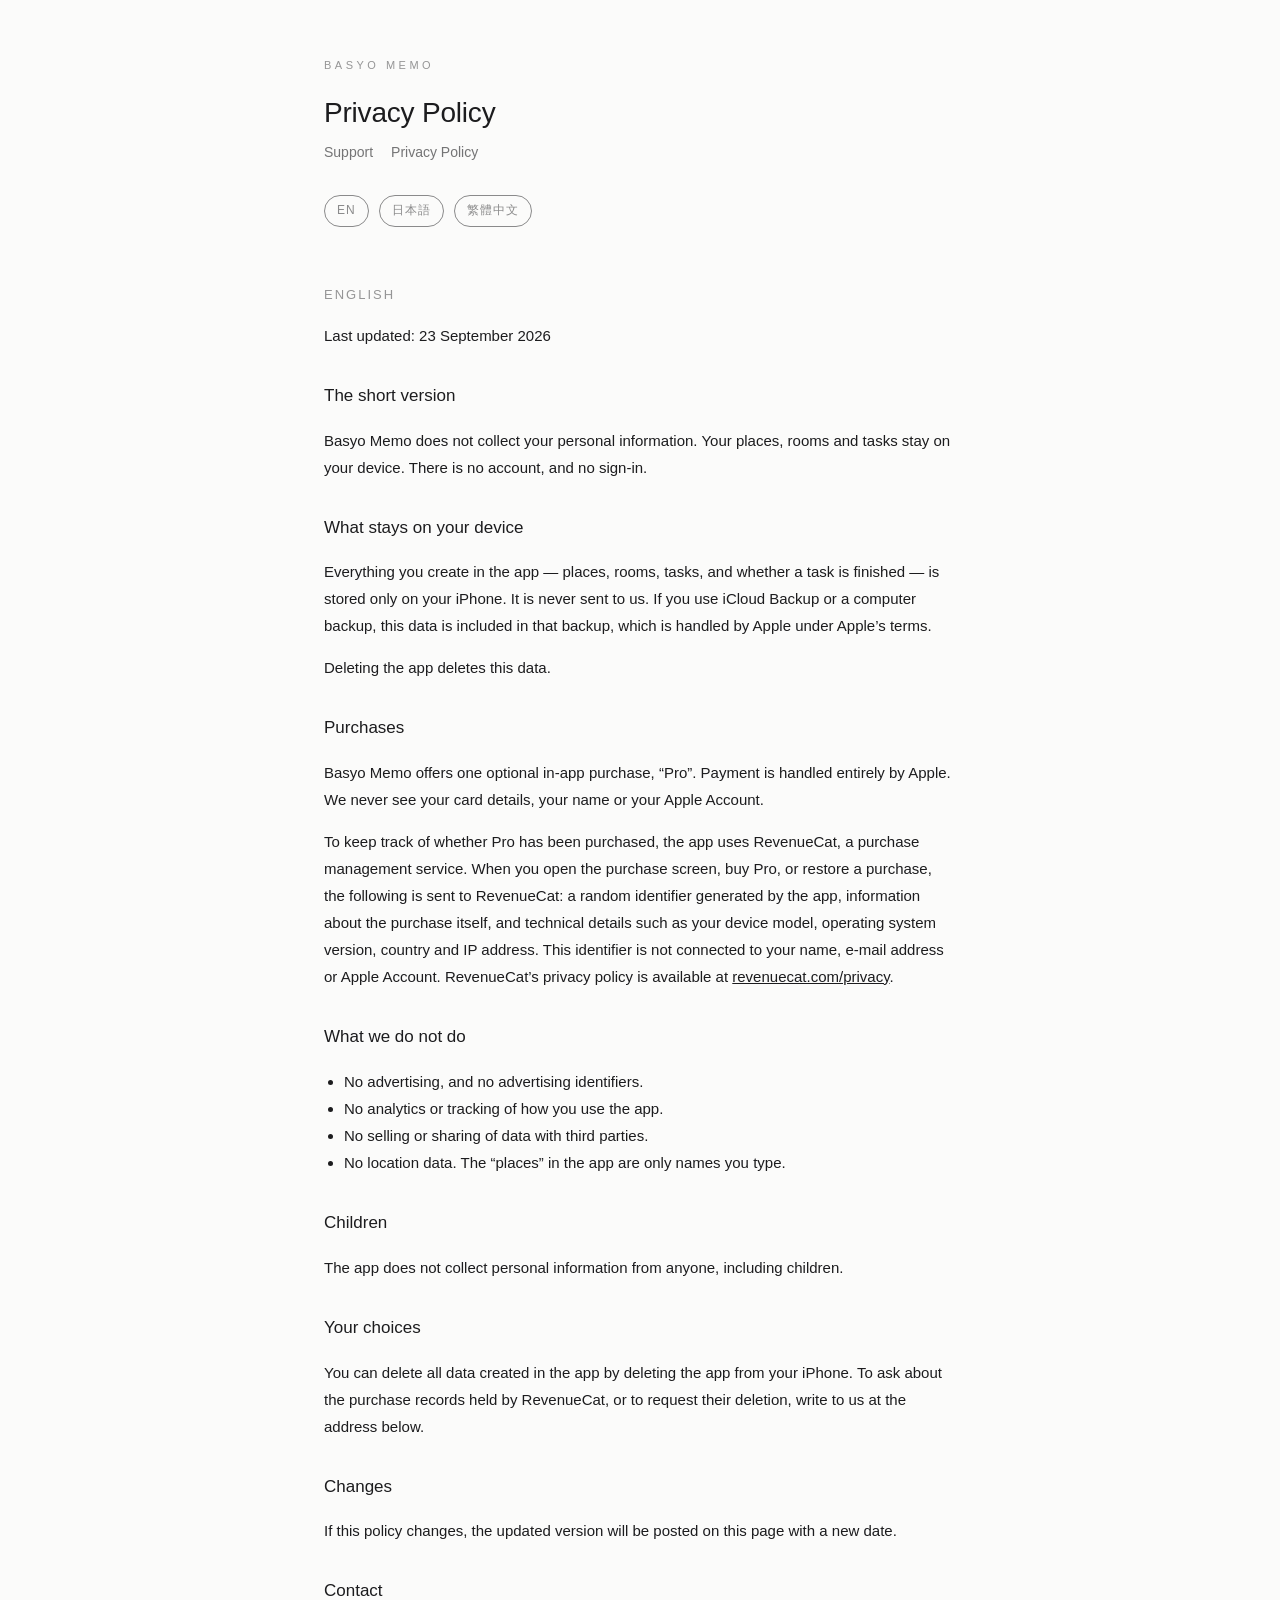
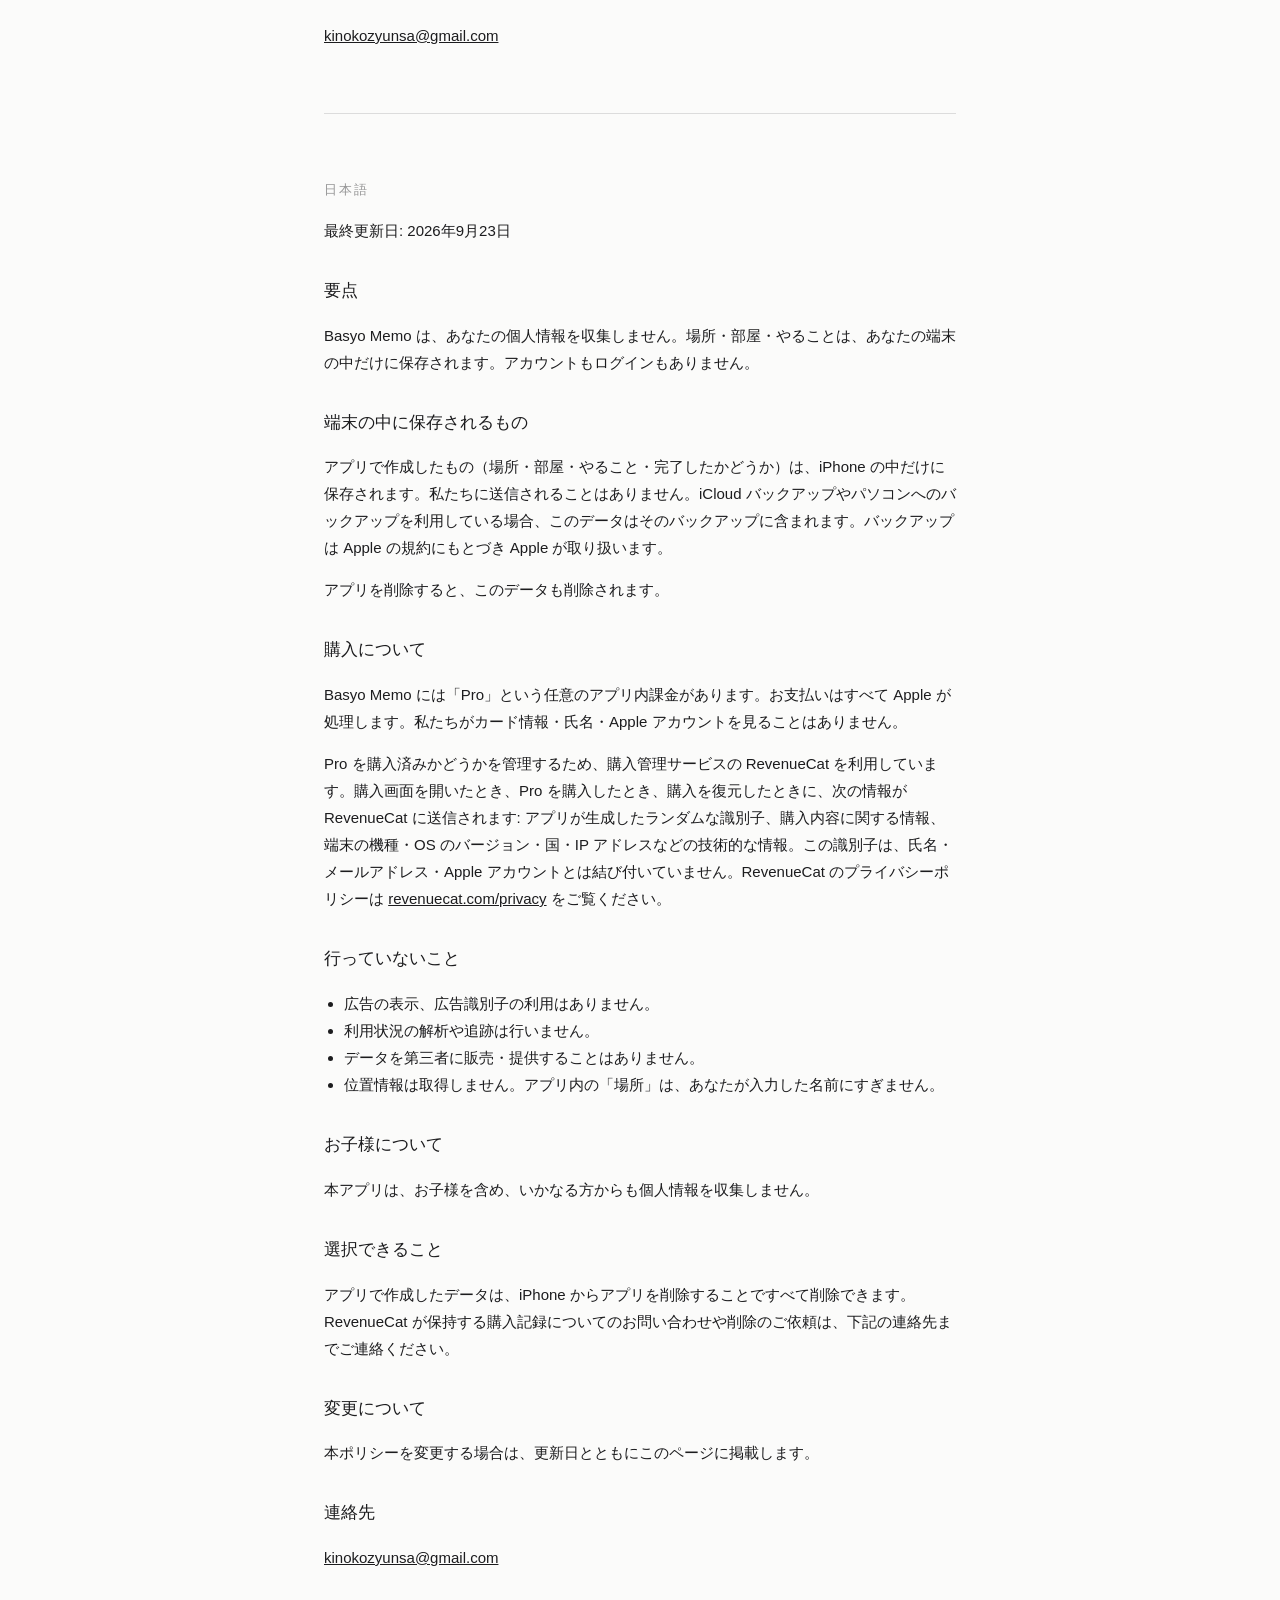
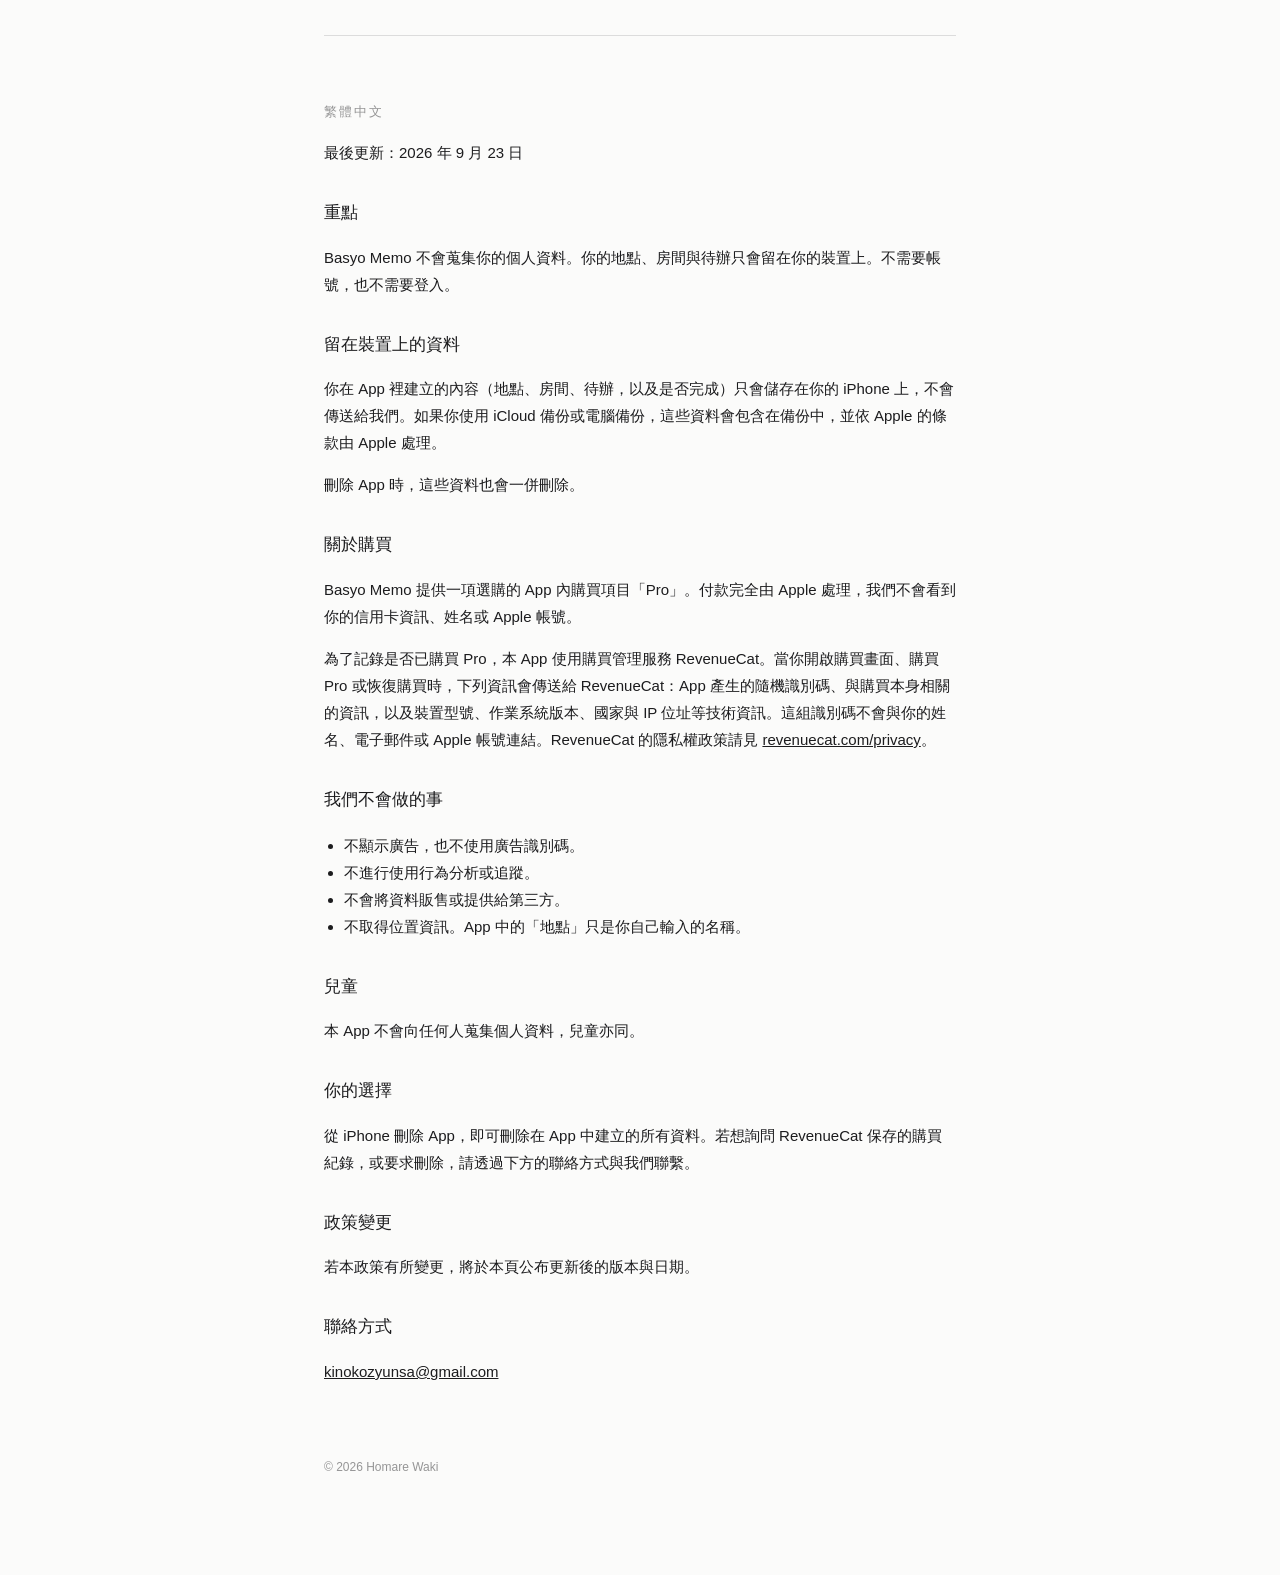
==== privacy.html @ 4d031639 "サポートページとプライバシーポリシーを作成 英語・日本語・繁体字中国語の3言語。GitHub Pages で公開する。  Co-Authored-By: Claude Opus 5 <noreply@" ====
<!DOCTYPE html>
<html lang="en">
<head>
<meta charset="utf-8">
<meta name="viewport" content="width=device-width, initial-scale=1">
<title>Basyo Memo — Privacy Policy</title>
<link rel="stylesheet" href="style.css">
</head>
<body>
<header>
  <div class="brand">BASYO MEMO</div>
  <h1>Privacy Policy</h1>
  <nav><a href="index.html">Support</a><a href="privacy.html">Privacy Policy</a></nav>
  <div class="lang"><a href="#en">EN</a><a href="#ja">日本語</a><a href="#zh">繁體中文</a></div>
</header>

<section id="en">
<h2>English</h2>
<p>Last updated: 23 September 2026</p>

<h3>The short version</h3>
<p>Basyo Memo does not collect your personal information. Your places, rooms and tasks stay on your device. There is no account, and no sign-in.</p>

<h3>What stays on your device</h3>
<p>Everything you create in the app — places, rooms, tasks, and whether a task is finished — is stored only on your iPhone. It is never sent to us. If you use iCloud Backup or a computer backup, this data is included in that backup, which is handled by Apple under Apple’s terms.</p>
<p>Deleting the app deletes this data.</p>

<h3>Purchases</h3>
<p>Basyo Memo offers one optional in-app purchase, “Pro”. Payment is handled entirely by Apple. We never see your card details, your name or your Apple Account.</p>
<p>To keep track of whether Pro has been purchased, the app uses RevenueCat, a purchase management service. When you open the purchase screen, buy Pro, or restore a purchase, the following is sent to RevenueCat: a random identifier generated by the app, information about the purchase itself, and technical details such as your device model, operating system version, country and IP address. This identifier is not connected to your name, e-mail address or Apple Account. RevenueCat’s privacy policy is available at <a href="https://www.revenuecat.com/privacy">revenuecat.com/privacy</a>.</p>

<h3>What we do not do</h3>
<ul>
<li>No advertising, and no advertising identifiers.</li>
<li>No analytics or tracking of how you use the app.</li>
<li>No selling or sharing of data with third parties.</li>
<li>No location data. The “places” in the app are only names you type.</li>
</ul>

<h3>Children</h3>
<p>The app does not collect personal information from anyone, including children.</p>

<h3>Your choices</h3>
<p>You can delete all data created in the app by deleting the app from your iPhone. To ask about the purchase records held by RevenueCat, or to request their deletion, write to us at the address below.</p>

<h3>Changes</h3>
<p>If this policy changes, the updated version will be posted on this page with a new date.</p>

<h3>Contact</h3>
<p><a href="mailto:kinokozyunsa@gmail.com">kinokozyunsa@gmail.com</a></p>
</section>

<hr>

<section id="ja">
<h2>日本語</h2>
<p>最終更新日: 2026年9月23日</p>

<h3>要点</h3>
<p>Basyo Memo は、あなたの個人情報を収集しません。場所・部屋・やることは、あなたの端末の中だけに保存されます。アカウントもログインもありません。</p>

<h3>端末の中に保存されるもの</h3>
<p>アプリで作成したもの（場所・部屋・やること・完了したかどうか）は、iPhone の中だけに保存されます。私たちに送信されることはありません。iCloud バックアップやパソコンへのバックアップを利用している場合、このデータはそのバックアップに含まれます。バックアップは Apple の規約にもとづき Apple が取り扱います。</p>
<p>アプリを削除すると、このデータも削除されます。</p>

<h3>購入について</h3>
<p>Basyo Memo には「Pro」という任意のアプリ内課金があります。お支払いはすべて Apple が処理します。私たちがカード情報・氏名・Apple アカウントを見ることはありません。</p>
<p>Pro を購入済みかどうかを管理するため、購入管理サービスの RevenueCat を利用しています。購入画面を開いたとき、Pro を購入したとき、購入を復元したときに、次の情報が RevenueCat に送信されます: アプリが生成したランダムな識別子、購入内容に関する情報、端末の機種・OS のバージョン・国・IP アドレスなどの技術的な情報。この識別子は、氏名・メールアドレス・Apple アカウントとは結び付いていません。RevenueCat のプライバシーポリシーは <a href="https://www.revenuecat.com/privacy">revenuecat.com/privacy</a> をご覧ください。</p>

<h3>行っていないこと</h3>
<ul>
<li>広告の表示、広告識別子の利用はありません。</li>
<li>利用状況の解析や追跡は行いません。</li>
<li>データを第三者に販売・提供することはありません。</li>
<li>位置情報は取得しません。アプリ内の「場所」は、あなたが入力した名前にすぎません。</li>
</ul>

<h3>お子様について</h3>
<p>本アプリは、お子様を含め、いかなる方からも個人情報を収集しません。</p>

<h3>選択できること</h3>
<p>アプリで作成したデータは、iPhone からアプリを削除することですべて削除できます。RevenueCat が保持する購入記録についてのお問い合わせや削除のご依頼は、下記の連絡先までご連絡ください。</p>

<h3>変更について</h3>
<p>本ポリシーを変更する場合は、更新日とともにこのページに掲載します。</p>

<h3>連絡先</h3>
<p><a href="mailto:kinokozyunsa@gmail.com">kinokozyunsa@gmail.com</a></p>
</section>

<hr>

<section id="zh">
<h2>繁體中文</h2>
<p>最後更新：2026 年 9 月 23 日</p>

<h3>重點</h3>
<p>Basyo Memo 不會蒐集你的個人資料。你的地點、房間與待辦只會留在你的裝置上。不需要帳號，也不需要登入。</p>

<h3>留在裝置上的資料</h3>
<p>你在 App 裡建立的內容（地點、房間、待辦，以及是否完成）只會儲存在你的 iPhone 上，不會傳送給我們。如果你使用 iCloud 備份或電腦備份，這些資料會包含在備份中，並依 Apple 的條款由 Apple 處理。</p>
<p>刪除 App 時，這些資料也會一併刪除。</p>

<h3>關於購買</h3>
<p>Basyo Memo 提供一項選購的 App 內購買項目「Pro」。付款完全由 Apple 處理，我們不會看到你的信用卡資訊、姓名或 Apple 帳號。</p>
<p>為了記錄是否已購買 Pro，本 App 使用購買管理服務 RevenueCat。當你開啟購買畫面、購買 Pro 或恢復購買時，下列資訊會傳送給 RevenueCat：App 產生的隨機識別碼、與購買本身相關的資訊，以及裝置型號、作業系統版本、國家與 IP 位址等技術資訊。這組識別碼不會與你的姓名、電子郵件或 Apple 帳號連結。RevenueCat 的隱私權政策請見 <a href="https://www.revenuecat.com/privacy">revenuecat.com/privacy</a>。</p>

<h3>我們不會做的事</h3>
<ul>
<li>不顯示廣告，也不使用廣告識別碼。</li>
<li>不進行使用行為分析或追蹤。</li>
<li>不會將資料販售或提供給第三方。</li>
<li>不取得位置資訊。App 中的「地點」只是你自己輸入的名稱。</li>
</ul>

<h3>兒童</h3>
<p>本 App 不會向任何人蒐集個人資料，兒童亦同。</p>

<h3>你的選擇</h3>
<p>從 iPhone 刪除 App，即可刪除在 App 中建立的所有資料。若想詢問 RevenueCat 保存的購買紀錄，或要求刪除，請透過下方的聯絡方式與我們聯繫。</p>

<h3>政策變更</h3>
<p>若本政策有所變更，將於本頁公布更新後的版本與日期。</p>

<h3>聯絡方式</h3>
<p><a href="mailto:kinokozyunsa@gmail.com">kinokozyunsa@gmail.com</a></p>
</section>

<footer>© 2026 Homare Waki</footer>
</body>
</html>
---- style.css ----
:root { color-scheme: light dark; }
* { box-sizing: border-box; }
body {
  margin: 0 auto; padding: 56px 24px 96px; max-width: 680px;
  font-family: -apple-system, BlinkMacSystemFont, "Helvetica Neue", "Hiragino Sans", "Noto Sans TC", sans-serif;
  line-height: 1.8; color: #1c1c1e; background: #fbfbfa;
  -webkit-text-size-adjust: 100%;
}
@media (prefers-color-scheme: dark) { body { color: #f2f2f7; background: #111; } }
header { margin-bottom: 56px; }
.brand { font-size: 11px; letter-spacing: 3.5px; opacity: .45; }
h1 { font-size: 28px; font-weight: 400; letter-spacing: -.2px; margin: 12px 0 0; }
h2 { font-size: 13px; font-weight: 500; letter-spacing: 2px; text-transform: uppercase;
     opacity: .45; margin: 56px 0 16px; }
h3 { font-size: 17px; font-weight: 500; margin: 32px 0 8px; }
p, li { font-size: 15px; }
ul { padding-left: 20px; }
a { color: inherit; }
nav a { margin-right: 18px; font-size: 14px; opacity: .6; text-decoration: none; }
nav a:hover { opacity: 1; }
.lang { display: flex; gap: 10px; margin-top: 28px; }
.lang a { font-size: 12px; letter-spacing: 1px; text-decoration: none; opacity: .5;
          border: 1px solid currentColor; border-radius: 20px; padding: 4px 12px; }
.lang a:hover { opacity: 1; }
footer { margin-top: 72px; font-size: 12px; opacity: .45; }
hr { border: none; border-top: 1px solid rgba(128,128,128,.25); margin: 64px 0; }
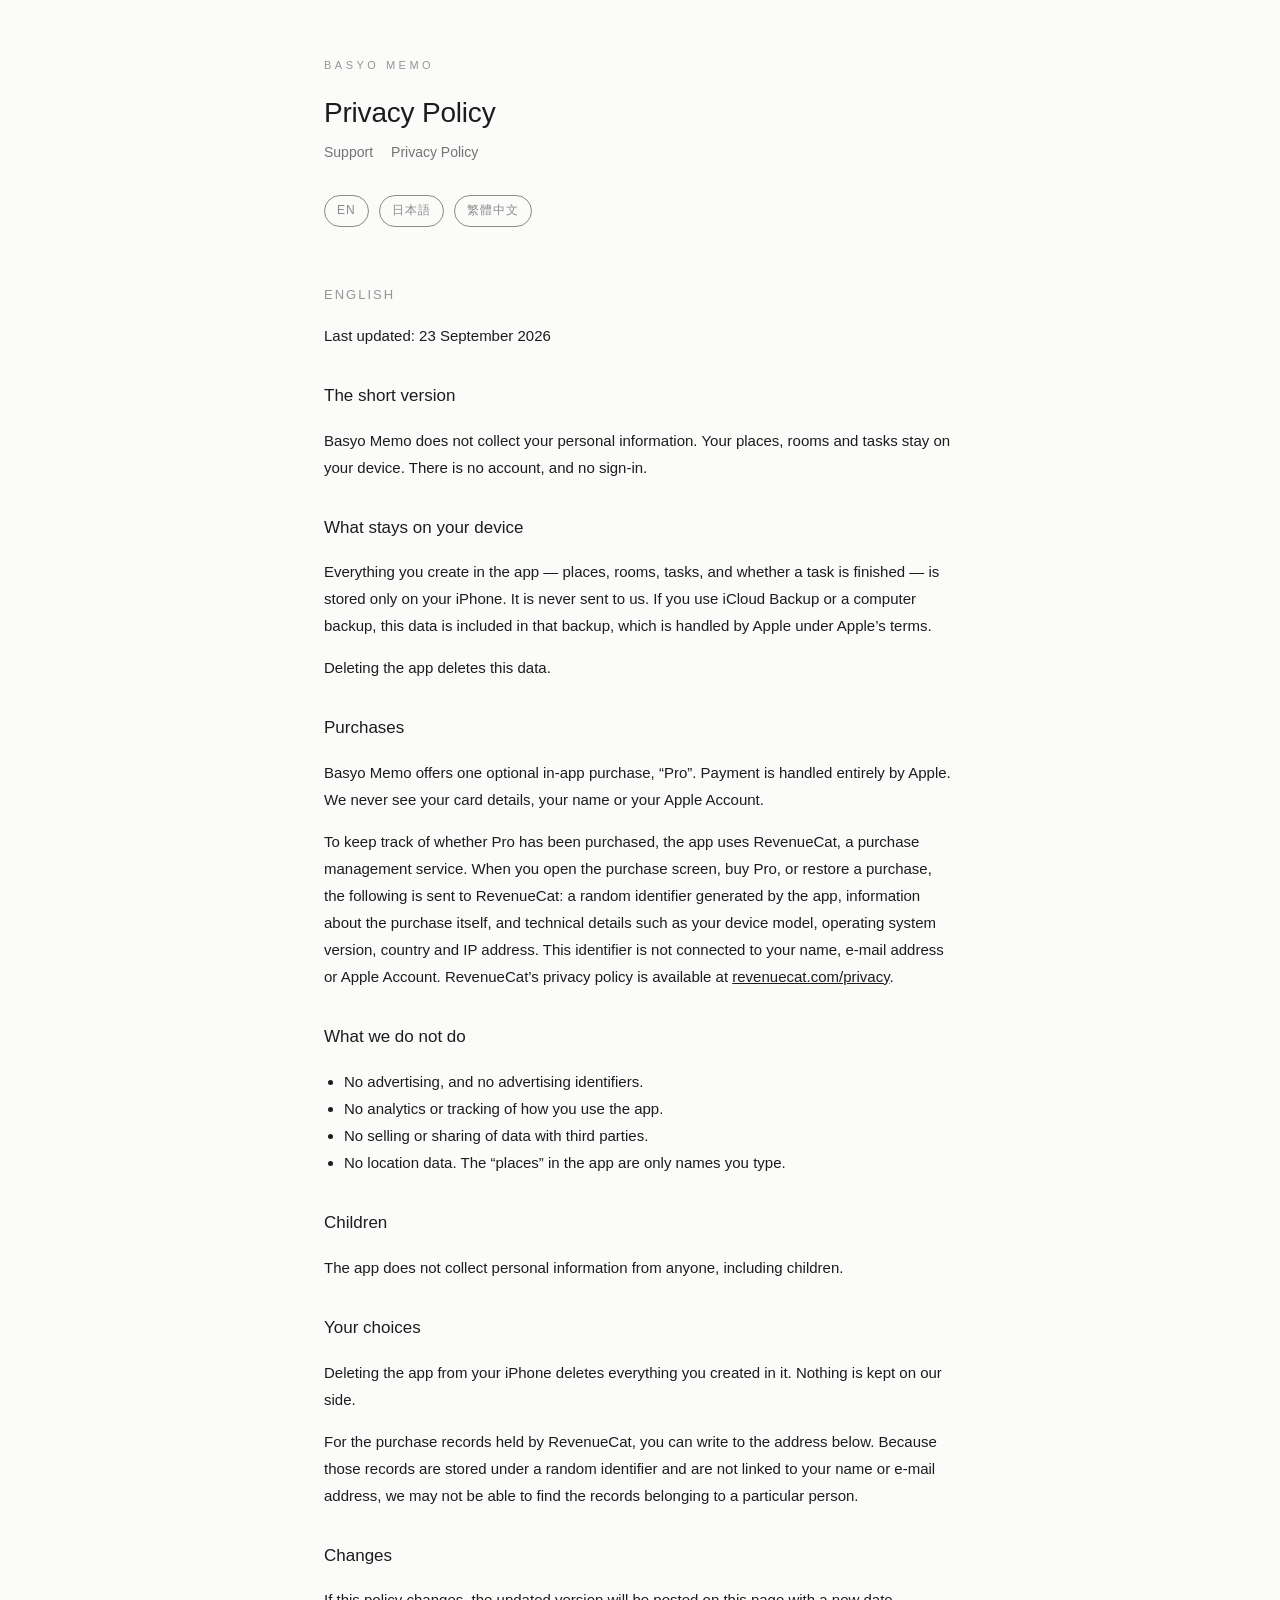
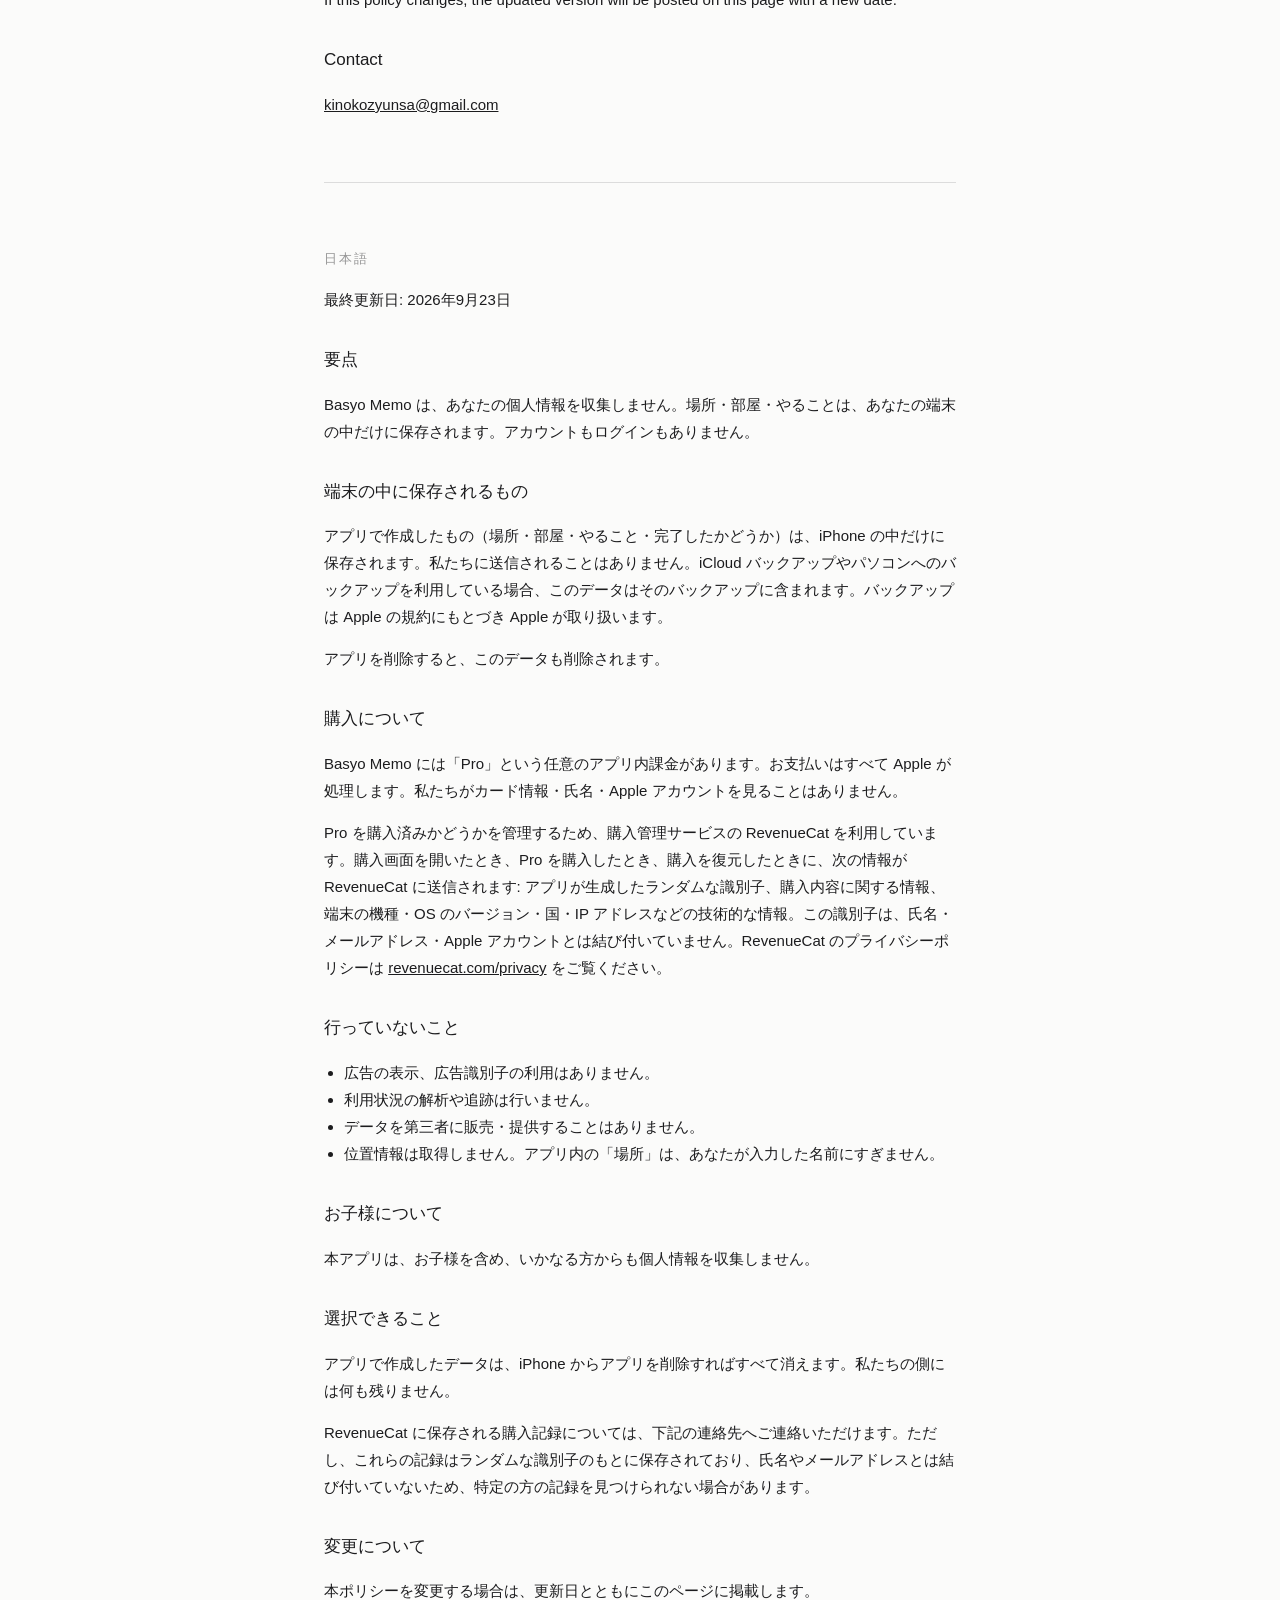
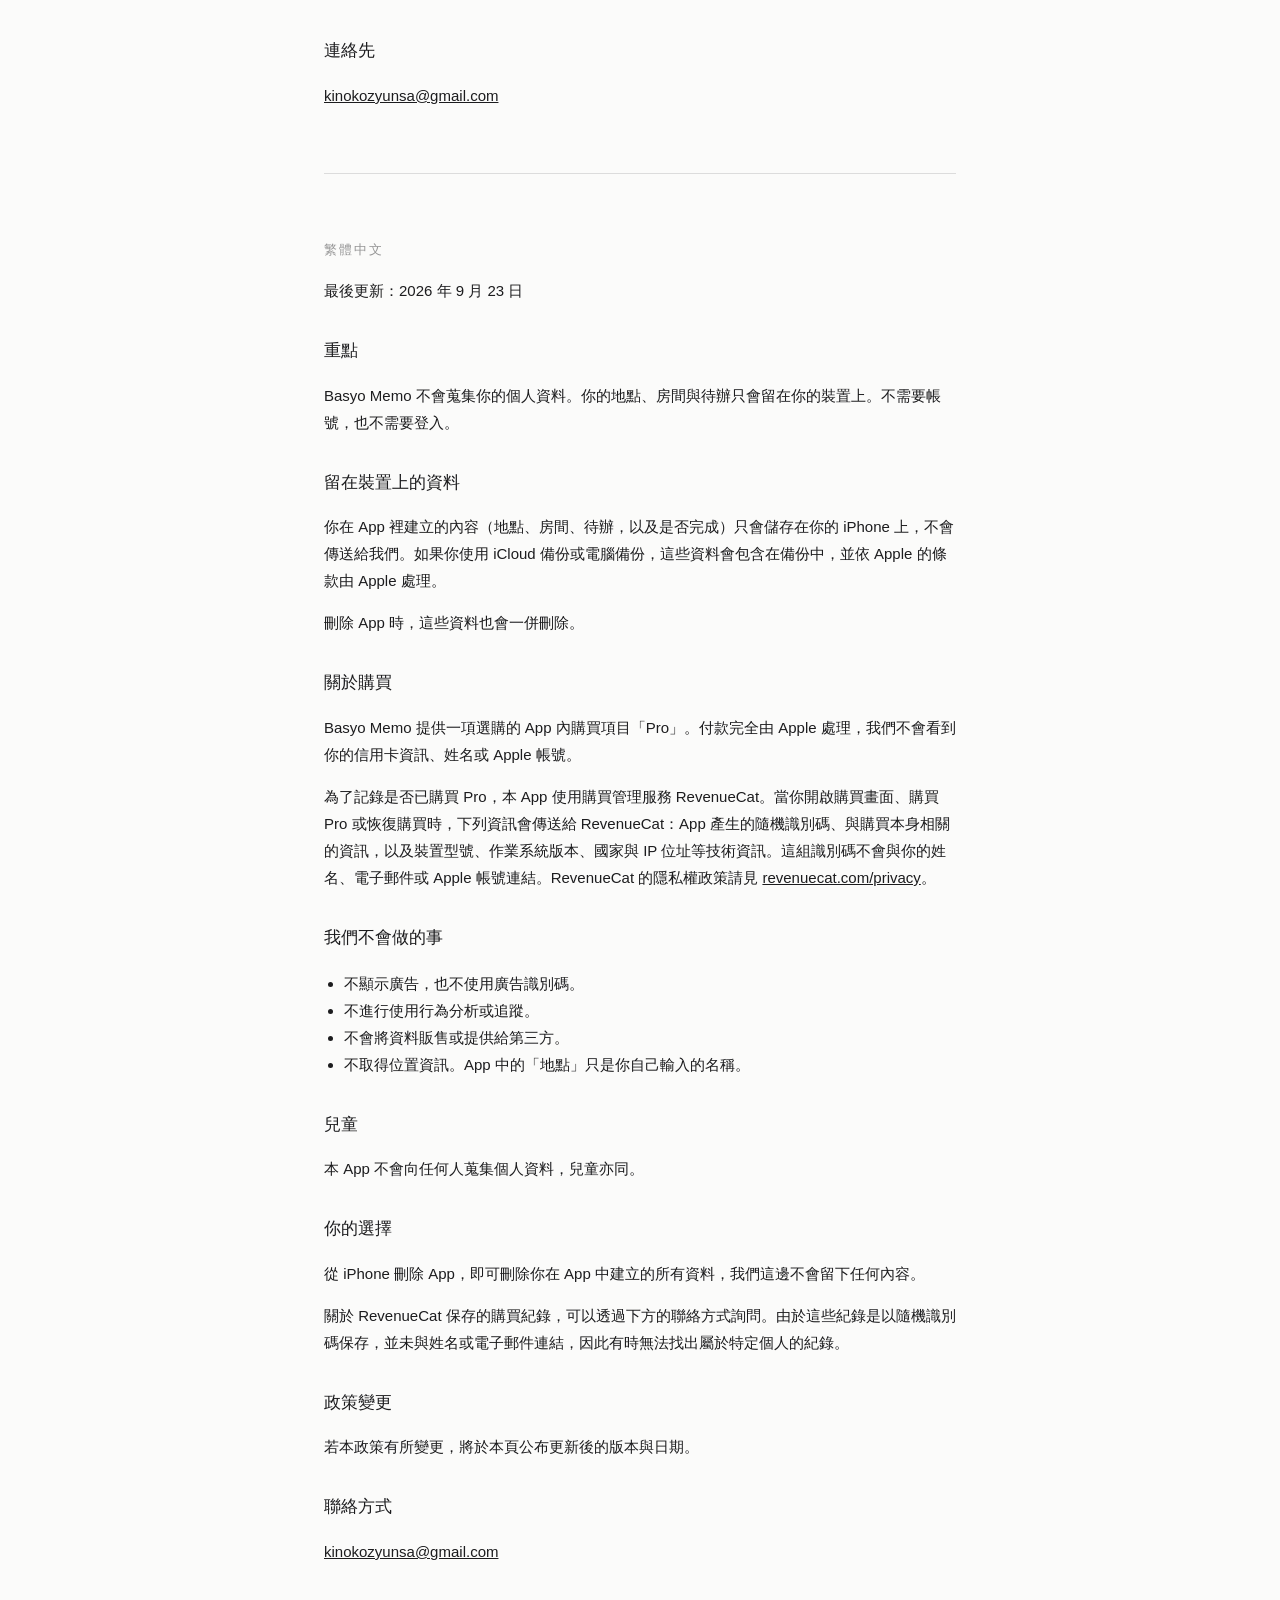
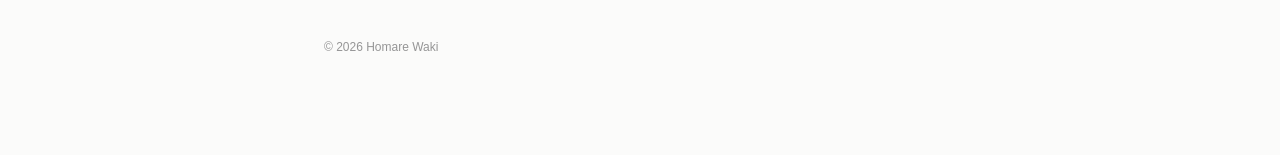
==== commit f3ec49dc: "問い合わせと削除依頼の書き方を調整する - 返信を約束する文言を削除し、個人開発であることを明記 - RevenueCat の購入記録は匿名の識別子で保存されるため、   特定の個人の記録を見つけられ" ====
--- a/privacy.html
+++ b/privacy.html
@@ -41,7 +41,8 @@
 <p>The app does not collect personal information from anyone, including children.</p>
 
 <h3>Your choices</h3>
-<p>You can delete all data created in the app by deleting the app from your iPhone. To ask about the purchase records held by RevenueCat, or to request their deletion, write to us at the address below.</p>
+<p>Deleting the app from your iPhone deletes everything you created in it. Nothing is kept on our side.</p>
+<p>For the purchase records held by RevenueCat, you can write to the address below. Because those records are stored under a random identifier and are not linked to your name or e-mail address, we may not be able to find the records belonging to a particular person.</p>
 
 <h3>Changes</h3>
 <p>If this policy changes, the updated version will be posted on this page with a new date.</p>
@@ -79,7 +80,8 @@
 <p>本アプリは、お子様を含め、いかなる方からも個人情報を収集しません。</p>
 
 <h3>選択できること</h3>
-<p>アプリで作成したデータは、iPhone からアプリを削除することですべて削除できます。RevenueCat が保持する購入記録についてのお問い合わせや削除のご依頼は、下記の連絡先までご連絡ください。</p>
+<p>アプリで作成したデータは、iPhone からアプリを削除すればすべて消えます。私たちの側には何も残りません。</p>
+<p>RevenueCat に保存される購入記録については、下記の連絡先へご連絡いただけます。ただし、これらの記録はランダムな識別子のもとに保存されており、氏名やメールアドレスとは結び付いていないため、特定の方の記録を見つけられない場合があります。</p>
 
 <h3>変更について</h3>
 <p>本ポリシーを変更する場合は、更新日とともにこのページに掲載します。</p>
@@ -117,7 +119,8 @@
 <p>本 App 不會向任何人蒐集個人資料，兒童亦同。</p>
 
 <h3>你的選擇</h3>
-<p>從 iPhone 刪除 App，即可刪除在 App 中建立的所有資料。若想詢問 RevenueCat 保存的購買紀錄，或要求刪除，請透過下方的聯絡方式與我們聯繫。</p>
+<p>從 iPhone 刪除 App，即可刪除你在 App 中建立的所有資料，我們這邊不會留下任何內容。</p>
+<p>關於 RevenueCat 保存的購買紀錄，可以透過下方的聯絡方式詢問。由於這些紀錄是以隨機識別碼保存，並未與姓名或電子郵件連結，因此有時無法找出屬於特定個人的紀錄。</p>
 
 <h3>政策變更</h3>
 <p>若本政策有所變更，將於本頁公布更新後的版本與日期。</p>
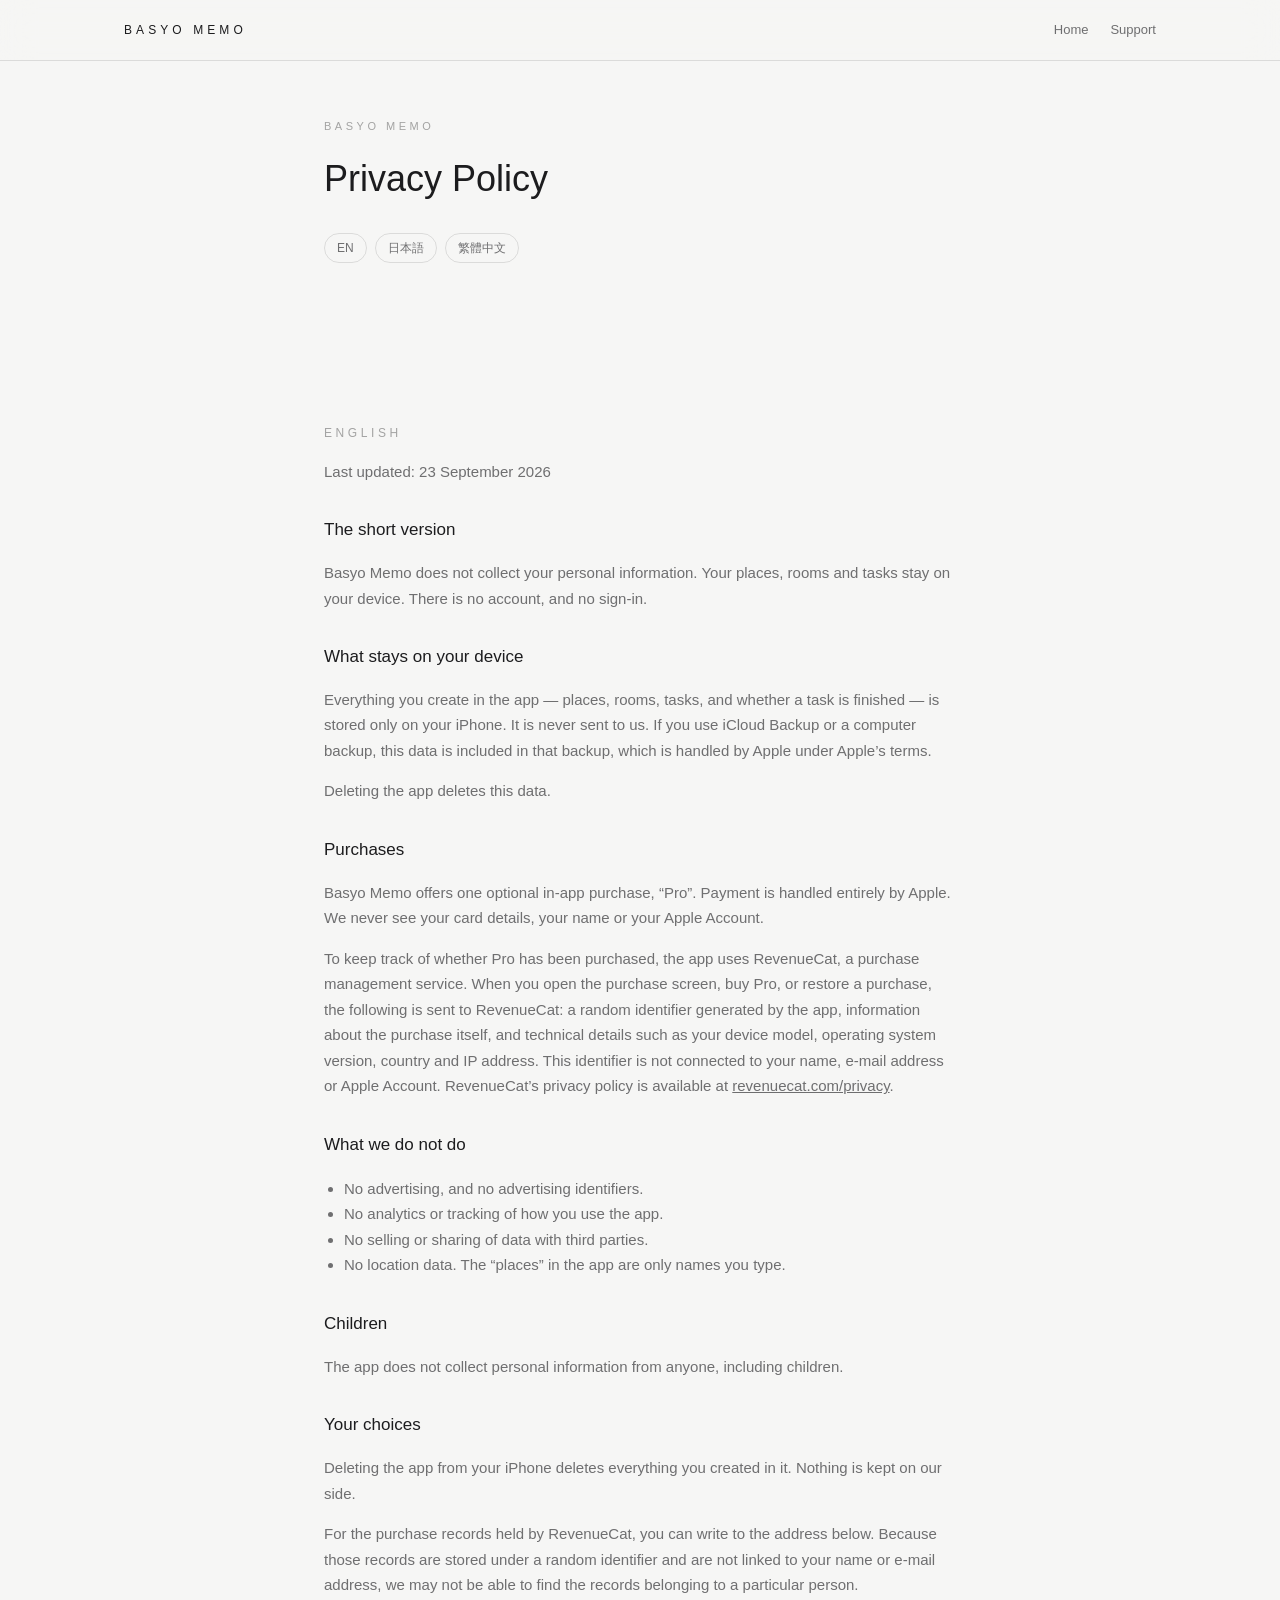
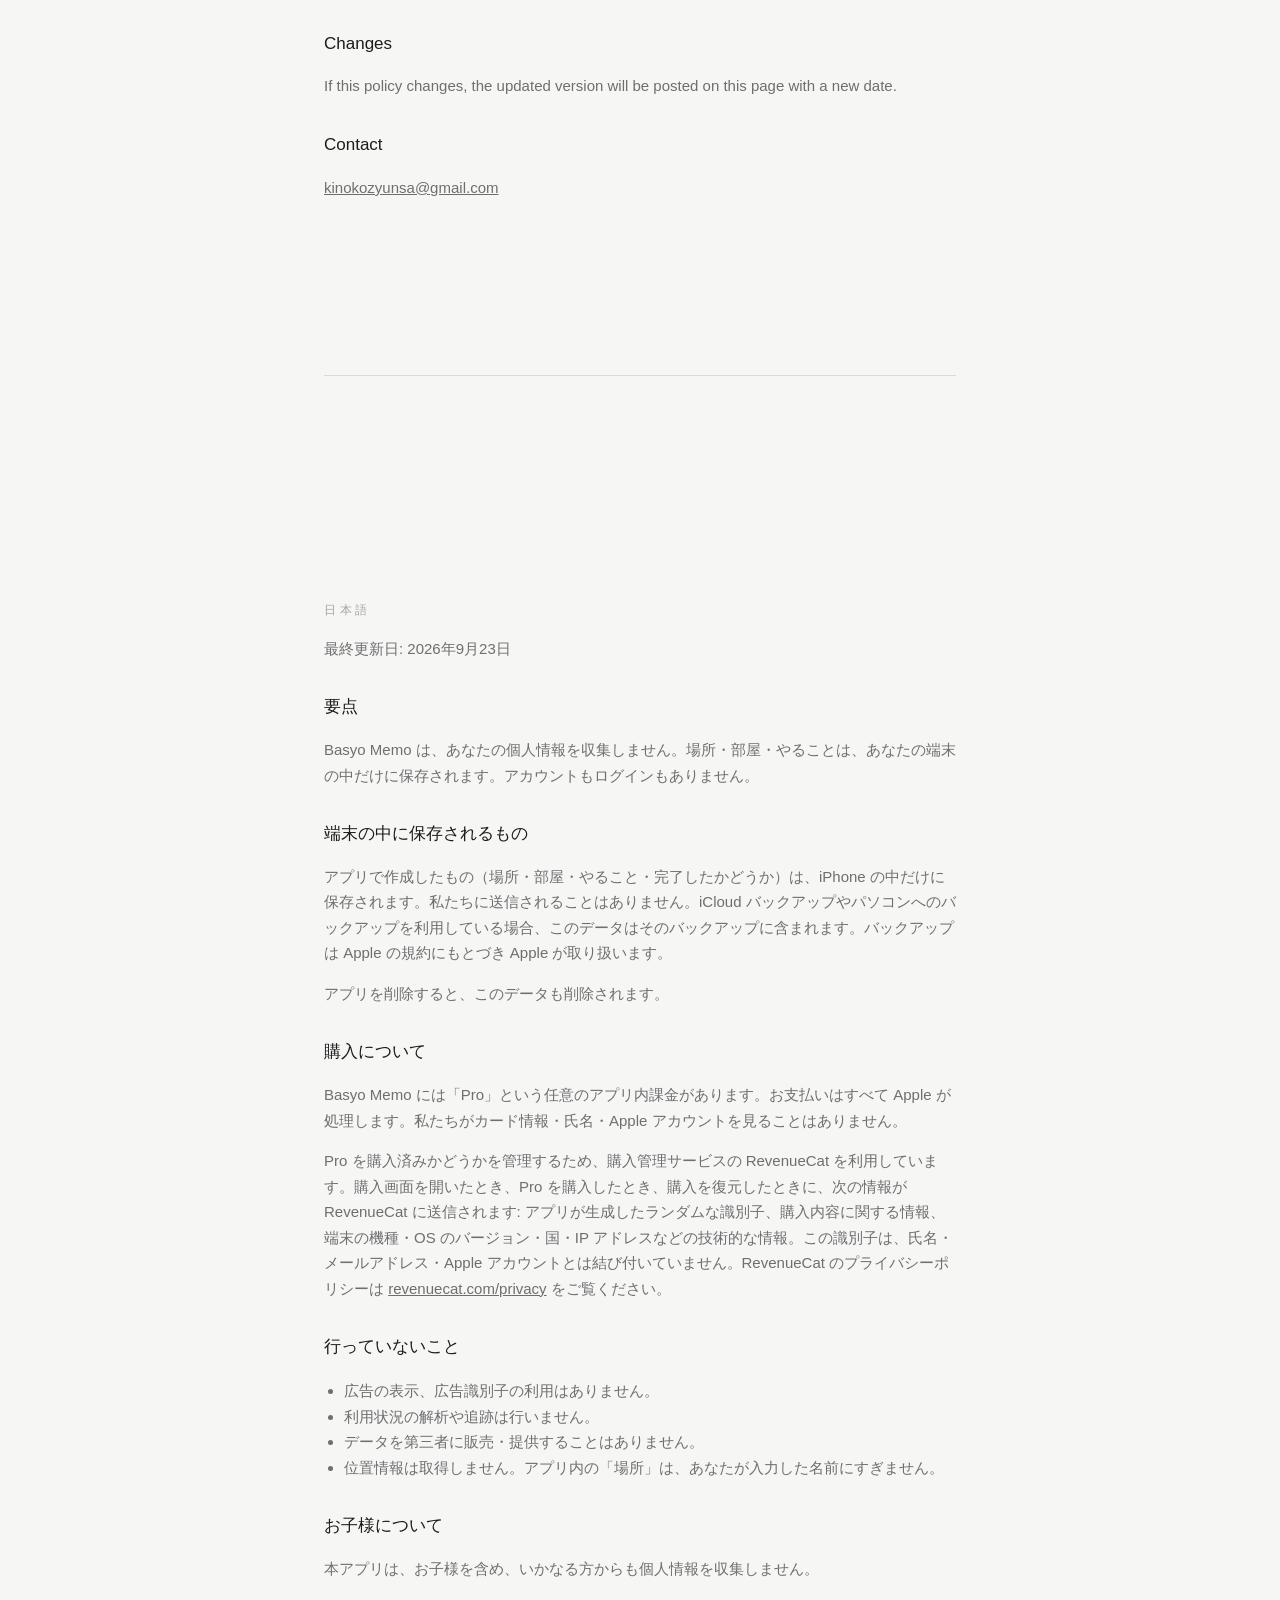
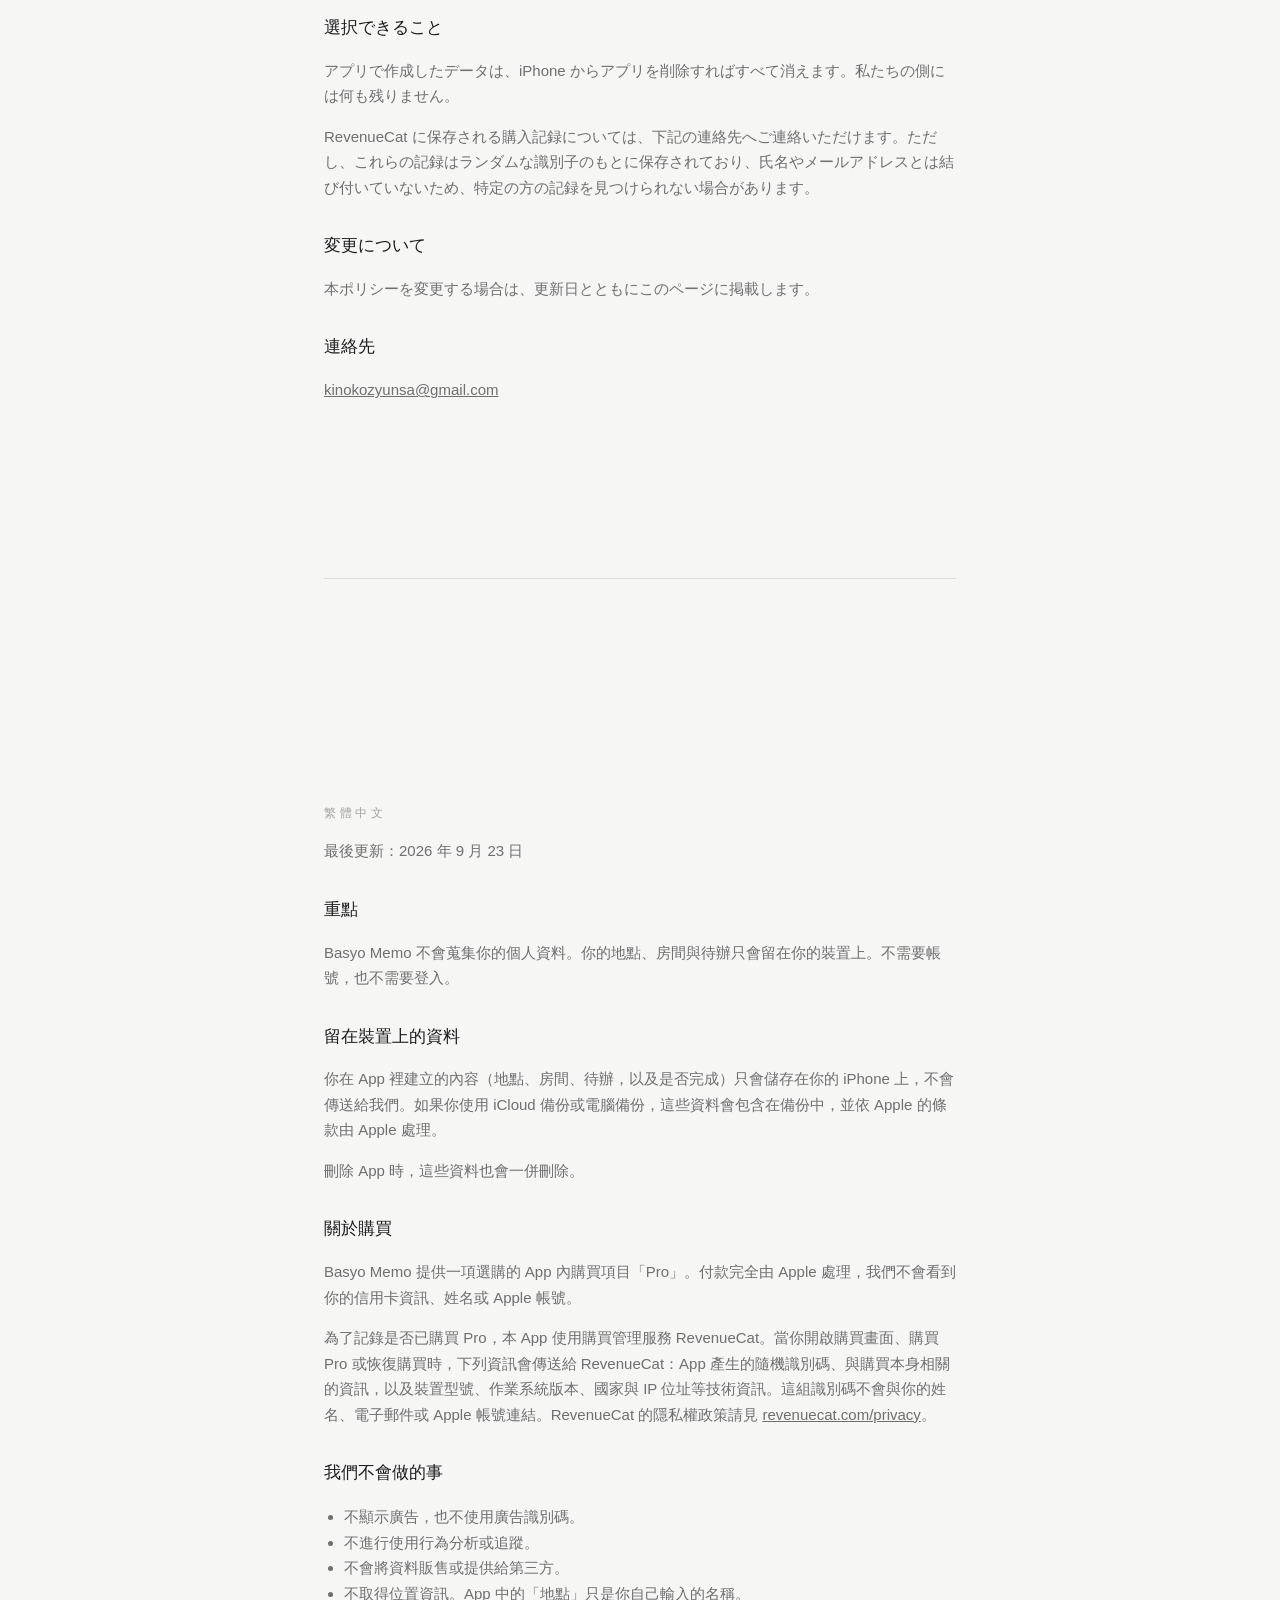
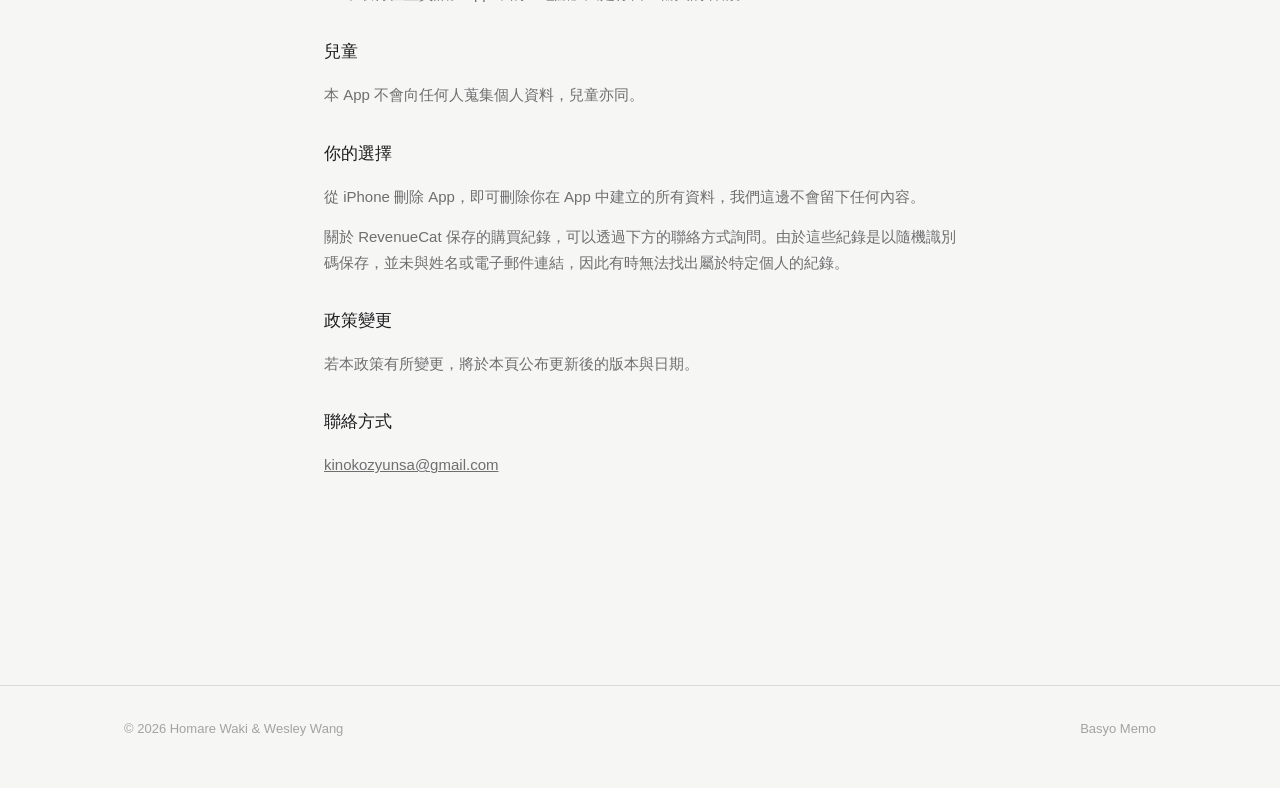
==== commit 974a5187: "Change Website Style" ====
--- a/privacy.html
+++ b/privacy.html
@@ -7,12 +7,20 @@
 <link rel="stylesheet" href="style.css">
 </head>
 <body>
-<header>
-  <div class="brand">BASYO MEMO</div>
-  <h1>Privacy Policy</h1>
-  <nav><a href="index.html">Support</a><a href="privacy.html">Privacy Policy</a></nav>
-  <div class="lang"><a href="#en">EN</a><a href="#ja">日本語</a><a href="#zh">繁體中文</a></div>
+<header class="topbar scrolled">
+  <div class="wrap">
+    <a class="brand" href="index.html">BASYO MEMO</a>
+    <nav class="nav" aria-label="Site">
+      <a href="index.html">Home</a>
+      <a href="index.html#support">Support</a>
+    </nav>
+  </div>
 </header>
+
+<main class="doc">
+<div class="label">BASYO MEMO</div>
+<h1>Privacy Policy</h1>
+<div class="jump"><a href="#en">EN</a><a href="#ja">日本語</a><a href="#zh">繁體中文</a></div>
 
 <section id="en">
 <h2>English</h2>
@@ -129,6 +137,8 @@
 <p><a href="mailto:kinokozyunsa@gmail.com">kinokozyunsa@gmail.com</a></p>
 </section>
 
-<footer>© 2026 Homare Waki</footer>
+</main>
+
+<footer><div class="wrap"><span>© 2026 Homare Waki &amp; Wesley Wang</span><a href="index.html">Basyo Memo</a></div></footer>
 </body>
 </html>
--- a/style.css
+++ b/style.css
@@ -1,26 +1,347 @@
-:root { color-scheme: light dark; }
+/* Basyo Memo — site styles
+   The look follows the app: quiet greys, light type, wide letter-spacing on uppercase labels,
+   thin lines like a floor plan. */
+
+:root {
+  color-scheme: light dark;
+  --bg: #f6f6f5;
+  --bg-raised: #ffffff;
+  --ink: #1c1c1e;
+  --ink-2: rgba(28, 28, 30, .62);
+  --ink-3: rgba(28, 28, 30, .38);
+  --line: rgba(28, 28, 30, .12);
+  --line-strong: rgba(28, 28, 30, .55);
+  --fill: rgba(28, 28, 30, .04);
+  --fill-2: rgba(28, 28, 30, .08);
+  --button-bg: #111111;
+  --button-ink: #ffffff;
+  --radius: 22px;
+  --max: 1080px;
+  --font: -apple-system, BlinkMacSystemFont, "SF Pro Text", "Helvetica Neue", "Hiragino Sans",
+          "Hiragino Kaku Gothic ProN", "PingFang TC", "Noto Sans TC", "Noto Sans JP", sans-serif;
+}
+@media (prefers-color-scheme: dark) {
+  :root {
+    --bg: #0f0f10;
+    --bg-raised: #1a1a1c;
+    --ink: #f2f2f7;
+    --ink-2: rgba(242, 242, 247, .66);
+    --ink-3: rgba(242, 242, 247, .40);
+    --line: rgba(242, 242, 247, .12);
+    --line-strong: rgba(242, 242, 247, .5);
+    --fill: rgba(242, 242, 247, .04);
+    --fill-2: rgba(242, 242, 247, .08);
+    --button-bg: #f2f2f7;
+    --button-ink: #111111;
+  }
+}
+
 * { box-sizing: border-box; }
+html { scroll-behavior: smooth; }
 body {
-  margin: 0 auto; padding: 56px 24px 96px; max-width: 680px;
-  font-family: -apple-system, BlinkMacSystemFont, "Helvetica Neue", "Hiragino Sans", "Noto Sans TC", sans-serif;
-  line-height: 1.8; color: #1c1c1e; background: #fbfbfa;
+  margin: 0;
+  font-family: var(--font);
+  line-height: 1.7;
+  color: var(--ink);
+  background: var(--bg);
+  -webkit-font-smoothing: antialiased;
   -webkit-text-size-adjust: 100%;
 }
-@media (prefers-color-scheme: dark) { body { color: #f2f2f7; background: #111; } }
-header { margin-bottom: 56px; }
-.brand { font-size: 11px; letter-spacing: 3.5px; opacity: .45; }
-h1 { font-size: 28px; font-weight: 400; letter-spacing: -.2px; margin: 12px 0 0; }
-h2 { font-size: 13px; font-weight: 500; letter-spacing: 2px; text-transform: uppercase;
-     opacity: .45; margin: 56px 0 16px; }
-h3 { font-size: 17px; font-weight: 500; margin: 32px 0 8px; }
-p, li { font-size: 15px; }
-ul { padding-left: 20px; }
+img { display: block; max-width: 100%; }
 a { color: inherit; }
-nav a { margin-right: 18px; font-size: 14px; opacity: .6; text-decoration: none; }
-nav a:hover { opacity: 1; }
-.lang { display: flex; gap: 10px; margin-top: 28px; }
-.lang a { font-size: 12px; letter-spacing: 1px; text-decoration: none; opacity: .5;
-          border: 1px solid currentColor; border-radius: 20px; padding: 4px 12px; }
-.lang a:hover { opacity: 1; }
-footer { margin-top: 72px; font-size: 12px; opacity: .45; }
-hr { border: none; border-top: 1px solid rgba(128,128,128,.25); margin: 64px 0; }
+button { font: inherit; color: inherit; }
+
+.wrap { width: 100%; max-width: var(--max); margin: 0 auto; padding: 0 24px; }
+
+/* Small uppercase label, like "BASYO" in the app */
+.label {
+  font-size: 11px;
+  font-weight: 500;
+  letter-spacing: .32em;
+  text-transform: uppercase;
+  color: var(--ink-3);
+}
+.spaced { letter-spacing: .22em; text-transform: uppercase; }
+
+/* ---------- Top bar ---------- */
+.topbar {
+  position: sticky; top: 0; z-index: 10;
+  background: color-mix(in srgb, var(--bg) 82%, transparent);
+  backdrop-filter: saturate(1.4) blur(16px);
+  -webkit-backdrop-filter: saturate(1.4) blur(16px);
+  border-bottom: 1px solid transparent;
+  transition: border-color .2s;
+}
+.topbar.scrolled { border-bottom-color: var(--line); }
+.topbar .wrap { display: flex; align-items: center; gap: 24px; height: 60px; }
+.brand { font-size: 12px; font-weight: 500; letter-spacing: .34em; text-decoration: none; }
+.nav { display: flex; gap: 22px; margin-left: auto; }
+.nav a { font-size: 13px; text-decoration: none; color: var(--ink-2); }
+.nav a:hover { color: var(--ink); }
+
+.lang { display: flex; gap: 4px; padding: 3px; border: 1px solid var(--line); border-radius: 999px; }
+.lang button, .lang a {
+  border: 0; background: none; cursor: pointer; text-decoration: none;
+  font-size: 11px; letter-spacing: .06em; padding: 4px 10px; border-radius: 999px; color: var(--ink-2);
+}
+.lang [aria-pressed="true"] { background: var(--ink); color: var(--bg); }
+
+@media (max-width: 760px) {
+  .nav { display: none; }
+  .lang { margin-left: auto; }
+}
+
+/* ---------- Hero ---------- */
+.hero { padding: 72px 0 40px; }
+.hero .wrap { display: grid; grid-template-columns: 1.1fr .9fr; gap: 48px; align-items: center; }
+.hero h1 {
+  font-size: clamp(44px, 7vw, 76px);
+  font-weight: 300;
+  line-height: 1.05;
+  letter-spacing: -.02em;
+  margin: 18px 0 20px;
+}
+.hero .lead { font-size: clamp(17px, 2vw, 20px); color: var(--ink-2); max-width: 30em; margin: 0 0 32px; }
+.cta-row { display: flex; flex-wrap: wrap; align-items: center; gap: 16px 20px; }
+.store {
+  display: inline-flex; align-items: center; gap: 10px;
+  height: 52px; padding: 0 26px; border-radius: 999px;
+  background: var(--button-bg); color: var(--button-ink);
+  text-decoration: none; font-size: 15px; font-weight: 500;
+  transition: transform .18s ease;
+}
+.store:active { transform: scale(.98); }
+.store svg { width: 18px; height: 18px; }
+.cta-note { font-size: 13px; color: var(--ink-3); }
+
+.hero-phones { position: relative; display: flex; justify-content: center; }
+.hero-phones .phone:nth-child(2) {
+  position: absolute; width: 58%; right: 0; bottom: -6%;
+  transform: rotate(4deg);
+  box-shadow: 0 30px 60px -20px rgba(0,0,0,.35);
+}
+.hero-phones .phone:first-child { width: 72%; margin-right: 18%; }
+
+@media (max-width: 860px) {
+  .hero { padding-top: 40px; }
+  .hero .wrap { grid-template-columns: 1fr; }
+  .hero-phones { max-width: 380px; margin: 16px auto 40px; }
+}
+
+/* ---------- Phone frame ---------- */
+.phone {
+  width: 100%;
+  border-radius: 14% / 6.5%;
+  padding: 2.6%;
+  background: #111;
+  box-shadow: 0 24px 60px -24px rgba(0,0,0,.28), 0 0 0 1px rgba(255,255,255,.06) inset;
+}
+.phone img { width: 100%; height: auto; border-radius: 11.5% / 5.3%; aspect-ratio: 1320 / 2868; object-fit: cover; }
+
+/* ---------- Sections ---------- */
+section { padding: 96px 0; }
+section + section { border-top: 1px solid var(--line); }
+.section-head { max-width: 40em; margin-bottom: 48px; }
+.section-head h2 {
+  font-size: clamp(30px, 4.2vw, 44px);
+  font-weight: 300;
+  letter-spacing: -.01em;
+  line-height: 1.2;
+  margin: 14px 0 16px;
+}
+.section-head p { font-size: 17px; color: var(--ink-2); margin: 0; }
+
+/* ---------- Concept: list vs place ---------- */
+.contrast { display: grid; grid-template-columns: 1fr 1fr; gap: 20px; }
+.contrast > div {
+  border-radius: var(--radius); padding: 28px;
+  background: var(--fill); border: 1px solid var(--line);
+}
+.contrast h3 { margin: 0 0 18px; font-size: 13px; font-weight: 500; }
+.long-list { list-style: none; padding: 0; margin: 0; }
+.long-list li {
+  font-size: 14px; color: var(--ink-2);
+  padding: 8px 0; border-bottom: 1px solid var(--line);
+  display: flex; gap: 12px; align-items: center;
+}
+.long-list li::before {
+  content: ""; width: 14px; height: 14px; border-radius: 50%;
+  border: 1px solid var(--ink-3); flex: none;
+}
+.long-list li:nth-child(n+6) { opacity: .45; }
+.long-list li:nth-child(n+8) { opacity: .2; }
+
+/* ---------- Interactive floor plan ---------- */
+.demo { display: grid; grid-template-columns: .85fr 1.1fr .95fr; gap: 20px; align-items: stretch; }
+.list-card { border-radius: var(--radius); padding: 28px; background: var(--fill); border: 1px solid var(--line); }
+.list-card h3, .plan-col h3 { margin: 0 0 18px; font-size: 11px; font-weight: 500; }
+.plan-col { display: flex; flex-direction: column; }
+.plan-col h3 { padding-top: 29px; }
+.plan-col .plan { flex: 1; }
+.plan {
+  display: grid;
+  grid-template-columns: 1fr 1fr;
+  grid-template-rows: 1fr 1fr 2fr;
+  aspect-ratio: 1 / 1.05;
+  border: 1.5px solid var(--line-strong);
+  background: var(--bg-raised);
+}
+.room {
+  position: relative;
+  display: flex; flex-direction: column; justify-content: space-between; align-items: flex-start;
+  padding: 14px 16px;
+  border: 0; border-right: 1px solid var(--line); border-bottom: 1px solid var(--line);
+  background: transparent; cursor: pointer; text-align: left;
+  transition: background .2s;
+}
+.room:hover { background: var(--fill); }
+.room[aria-pressed="true"] { background: var(--fill-2); }
+.room svg { width: 22px; height: 22px; stroke: var(--ink-3); fill: none; stroke-width: 1.4; }
+.room .name { font-size: 12px; font-weight: 500; letter-spacing: .24em; text-transform: uppercase; }
+.room .dots { display: flex; gap: 5px; min-height: 6px; margin-bottom: 8px; }
+.room .dots i { width: 6px; height: 6px; border-radius: 50%; background: var(--ink-3); transition: opacity .3s, transform .3s; }
+.room.r-bed { grid-column: 1; grid-row: 1 / 3; }
+.room.r-bath { grid-column: 2; grid-row: 1; }
+.room.r-toilet { grid-column: 2; grid-row: 2; }
+.room.r-living { grid-column: 1; grid-row: 3; border-bottom: 0; }
+.room.r-kitchen { grid-column: 2; grid-row: 3; border-bottom: 0; }
+.r-bath, .r-toilet, .r-kitchen { border-right: 0 !important; }
+
+.panel {
+  border-radius: var(--radius); padding: 28px;
+  background: var(--fill); border: 1px solid var(--line);
+  display: flex; flex-direction: column;
+}
+.panel .room-title { font-size: 26px; font-weight: 400; letter-spacing: .2em; text-transform: uppercase; margin: 4px 0 2px; }
+.panel .count { font-size: 13px; color: var(--ink-3); margin-bottom: 20px; }
+.tasks { list-style: none; padding: 0; margin: 0; display: flex; flex-direction: column; gap: 10px; }
+.tasks button {
+  display: flex; align-items: center; gap: 12px; width: 100%;
+  padding: 12px 16px; border-radius: 14px; cursor: pointer; text-align: left;
+  background: var(--bg-raised); border: 1px solid var(--line); font-size: 15px;
+  transition: opacity .35s, transform .35s;
+}
+.tasks button::before {
+  content: ""; width: 18px; height: 18px; border-radius: 50%; flex: none;
+  border: 1.5px solid var(--ink-3);
+}
+.tasks li.done button { opacity: 0; transform: translateX(12px); }
+.clear { font-size: 14px; color: var(--ink-3); margin: 8px 0 0; }
+.hint { margin-top: auto; padding-top: 20px; font-size: 12px; color: var(--ink-3); }
+
+@media (max-width: 960px) {
+  .demo { grid-template-columns: 1fr 1fr; }
+  .list-card { grid-column: 1 / -1; }
+}
+@media (max-width: 640px) {
+  .demo { grid-template-columns: 1fr; }
+  .plan-col h3 { padding-top: 12px; }
+}
+
+/* ---------- Steps with screenshots ---------- */
+.steps { display: grid; grid-template-columns: repeat(3, 1fr); gap: 32px; }
+.step .phone { max-width: 260px; margin: 0 auto 24px; }
+.step .num { font-size: 11px; letter-spacing: .3em; color: var(--ink-3); }
+.step h3 { font-size: 20px; font-weight: 400; letter-spacing: .18em; text-transform: uppercase; margin: 6px 0 8px; }
+.step p { margin: 0; color: var(--ink-2); font-size: 15px; }
+@media (max-width: 760px) {
+  .steps { grid-template-columns: 1fr; gap: 56px; }
+}
+
+/* ---------- Features ---------- */
+.features { display: grid; grid-template-columns: repeat(2, 1fr); gap: 20px; }
+.feature {
+  border-radius: var(--radius); padding: 28px;
+  background: var(--fill); border: 1px solid var(--line);
+}
+.feature svg { width: 26px; height: 26px; stroke: var(--ink-2); fill: none; stroke-width: 1.4; margin-bottom: 18px; }
+.feature h3 { font-size: 17px; font-weight: 500; margin: 0 0 6px; }
+.feature p { margin: 0; color: var(--ink-2); font-size: 15px; }
+.gallery { display: grid; grid-template-columns: repeat(2, minmax(0, 240px)); justify-content: center; gap: 32px; margin-top: 56px; }
+@media (max-width: 760px) {
+  .features { grid-template-columns: 1fr; }
+  .gallery { grid-template-columns: repeat(2, 1fr); gap: 16px; }
+}
+
+/* ---------- Pricing ---------- */
+.plans { display: grid; grid-template-columns: 1fr 1fr; gap: 20px; max-width: 760px; }
+.plan-card {
+  border-radius: var(--radius); padding: 32px;
+  border: 1px solid var(--line); background: var(--fill);
+}
+.plan-card.pro { background: var(--bg-raised); border-color: var(--line-strong); }
+.plan-card .tier { font-size: 12px; letter-spacing: .3em; text-transform: uppercase; color: var(--ink-3); }
+.plan-card .price { font-size: 30px; font-weight: 300; margin: 8px 0 18px; }
+.plan-card ul { list-style: none; padding: 0; margin: 0; }
+.plan-card li { font-size: 15px; color: var(--ink-2); padding: 7px 0; border-top: 1px solid var(--line); }
+.langs-note { margin-top: 28px; font-size: 14px; color: var(--ink-3); }
+@media (max-width: 640px) { .plans { grid-template-columns: 1fr; } }
+
+/* ---------- About us ---------- */
+.people { display: grid; grid-template-columns: 1fr 1fr; gap: 20px; }
+.person {
+  display: flex; gap: 20px; align-items: flex-start;
+  border-radius: var(--radius); padding: 28px;
+  border: 1px solid var(--line); background: var(--fill);
+}
+.avatar {
+  flex: none; width: 72px; height: 72px; border-radius: 50%;
+  display: grid; place-items: center;
+  border: 1px solid var(--line-strong);
+  font-size: 22px; font-weight: 300; letter-spacing: .08em;
+}
+.avatar img { width: 100%; height: 100%; border-radius: 50%; object-fit: cover; }
+.person h3 { margin: 4px 0 2px; font-size: 20px; font-weight: 500; }
+.person .role { font-size: 14px; color: var(--ink-2); }
+.person .where { font-size: 12px; letter-spacing: .24em; text-transform: uppercase; color: var(--ink-3); margin-top: 6px; }
+.story { max-width: 40em; margin-top: 32px; font-size: 17px; color: var(--ink-2); }
+@media (max-width: 760px) { .people { grid-template-columns: 1fr; } }
+
+/* ---------- Support ---------- */
+.support-grid { display: grid; grid-template-columns: .8fr 1.2fr; gap: 48px; }
+.contact a.mail {
+  display: inline-block; margin: 10px 0 14px; font-size: 18px;
+  text-decoration: none; border-bottom: 1px solid var(--line-strong);
+}
+.contact p { font-size: 15px; color: var(--ink-2); margin: 0 0 12px; }
+details { border-top: 1px solid var(--line); }
+details:last-child { border-bottom: 1px solid var(--line); }
+summary {
+  cursor: pointer; list-style: none; padding: 18px 0; font-size: 16px;
+  display: flex; justify-content: space-between; gap: 16px;
+}
+summary::-webkit-details-marker { display: none; }
+summary::after { content: "+"; color: var(--ink-3); font-weight: 300; font-size: 20px; line-height: 1; }
+details[open] summary::after { content: "−"; }
+details p { margin: 0 0 18px; color: var(--ink-2); font-size: 15px; }
+@media (max-width: 760px) { .support-grid { grid-template-columns: 1fr; gap: 32px; } }
+
+/* ---------- Closing + footer ---------- */
+.closing { text-align: center; }
+.closing h2 { font-size: clamp(34px, 5vw, 56px); font-weight: 300; margin: 14px 0 28px; letter-spacing: -.01em; }
+footer { border-top: 1px solid var(--line); padding: 32px 0 48px; font-size: 13px; color: var(--ink-3); }
+footer .wrap { display: flex; flex-wrap: wrap; gap: 12px 24px; justify-content: space-between; }
+footer a { text-decoration: none; }
+footer a:hover { color: var(--ink); }
+
+/* ---------- Reveal on scroll ---------- */
+.reveal { opacity: 0; transform: translateY(16px); transition: opacity .7s ease, transform .7s ease; }
+.reveal.in { opacity: 1; transform: none; }
+@media (prefers-reduced-motion: reduce) {
+  .reveal { opacity: 1; transform: none; transition: none; }
+  html { scroll-behavior: auto; }
+}
+
+/* ---------- Document pages (privacy policy) ---------- */
+.doc { max-width: 680px; margin: 0 auto; padding: 56px 24px 96px; }
+.doc h1 { font-size: 36px; font-weight: 300; margin: 12px 0 8px; }
+.doc h2 { font-size: 12px; font-weight: 500; letter-spacing: .3em; text-transform: uppercase; color: var(--ink-3); margin: 64px 0 12px; }
+.doc h3 { font-size: 17px; font-weight: 500; margin: 32px 0 8px; }
+.doc p, .doc li { font-size: 15px; color: var(--ink-2); }
+.doc ul { padding-left: 20px; }
+.doc hr { border: none; border-top: 1px solid var(--line); margin: 64px 0; }
+.doc .jump { display: flex; gap: 8px; margin-top: 24px; }
+.doc .jump a {
+  font-size: 12px; text-decoration: none; color: var(--ink-2);
+  border: 1px solid var(--line); border-radius: 999px; padding: 4px 12px;
+}
